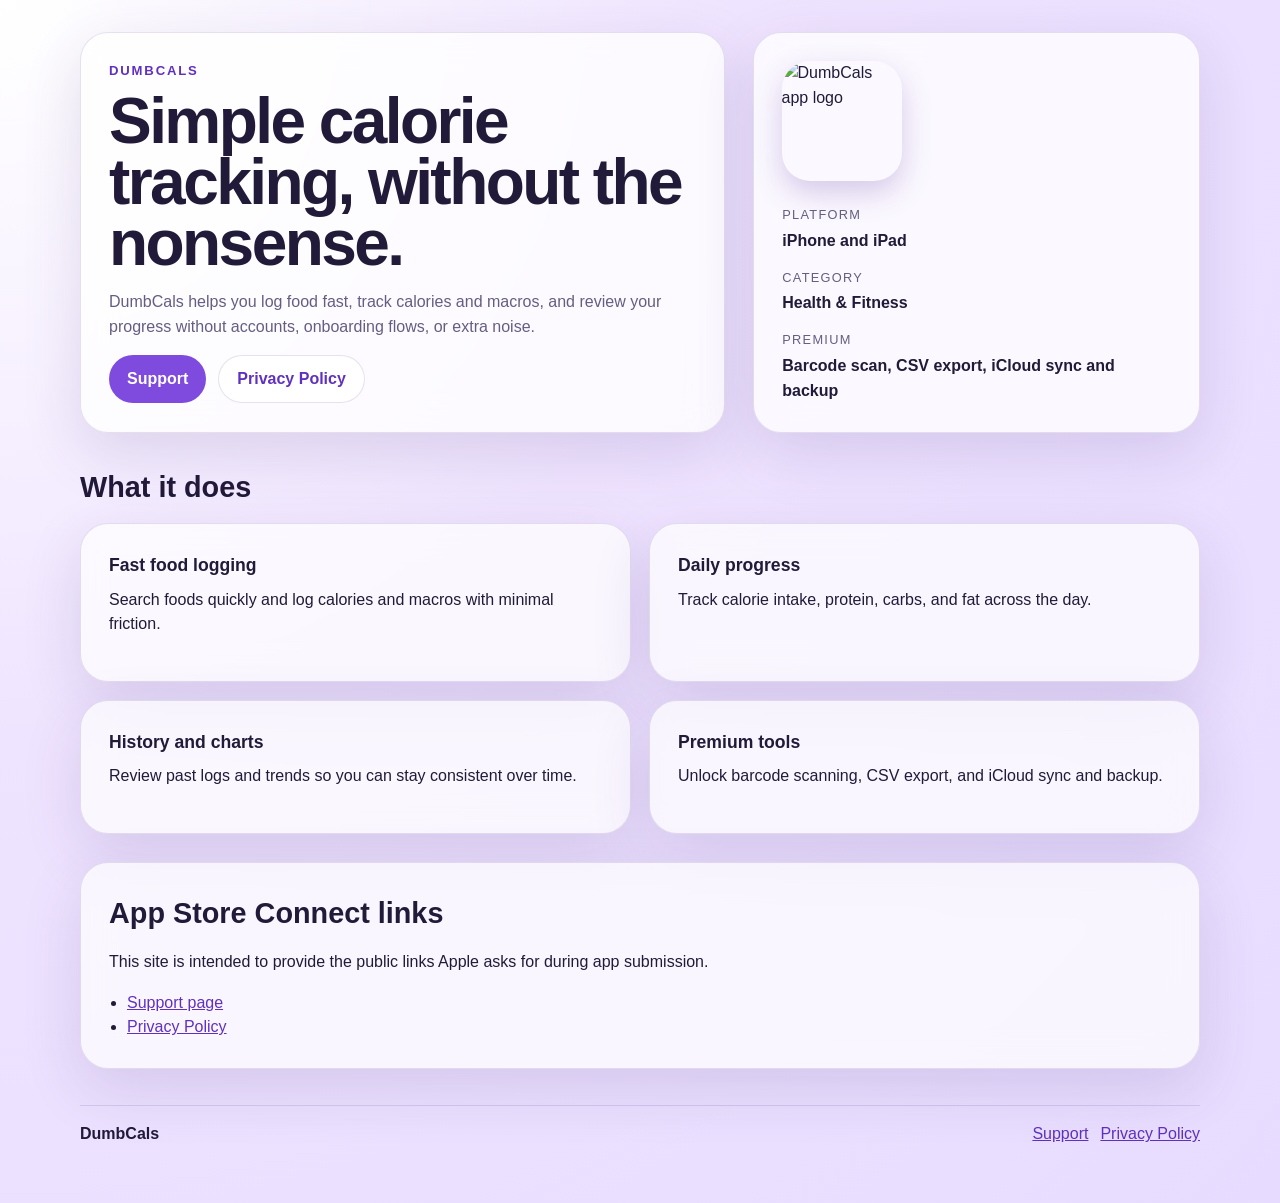
==== index.html @ 2d9506ca "Add files via upload" ====
<!doctype html>
<html lang="en">
<head>
  <meta charset="utf-8">
  <meta name="viewport" content="width=device-width, initial-scale=1">
  <title>DumbCals</title>
  <meta
    name="description"
    content="DumbCals is a simple calorie tracker built for speed. Track calories and macros without accounts, clutter, or complicated setup."
  >
  <link rel="stylesheet" href="./styles.css">
</head>
<body>
  <div class="page-shell">
    <header class="hero">
      <div class="hero-copy">
        <p class="eyebrow">DumbCals</p>
        <h1>Simple calorie tracking, without the nonsense.</h1>
        <p class="lede">
          DumbCals helps you log food fast, track calories and macros, and review your progress
          without accounts, onboarding flows, or extra noise.
        </p>
        <div class="hero-actions">
          <a class="button button-primary" href="./support.html">Support</a>
          <a class="button button-secondary" href="./privacy.html">Privacy Policy</a>
        </div>
      </div>
      <div class="hero-card">
        <img src="../Logo.png" alt="DumbCals app logo" class="app-logo">
        <dl class="app-meta">
          <div>
            <dt>Platform</dt>
            <dd>iPhone and iPad</dd>
          </div>
          <div>
            <dt>Category</dt>
            <dd>Health &amp; Fitness</dd>
          </div>
          <div>
            <dt>Premium</dt>
            <dd>Barcode scan, CSV export, iCloud sync and backup</dd>
          </div>
        </dl>
      </div>
    </header>

    <main>
      <section class="section">
        <h2>What it does</h2>
        <div class="grid">
          <article class="card">
            <h3>Fast food logging</h3>
            <p>Search foods quickly and log calories and macros with minimal friction.</p>
          </article>
          <article class="card">
            <h3>Daily progress</h3>
            <p>Track calorie intake, protein, carbs, and fat across the day.</p>
          </article>
          <article class="card">
            <h3>History and charts</h3>
            <p>Review past logs and trends so you can stay consistent over time.</p>
          </article>
          <article class="card">
            <h3>Premium tools</h3>
            <p>Unlock barcode scanning, CSV export, and iCloud sync and backup.</p>
          </article>
        </div>
      </section>

      <section class="section section-accent">
        <h2>App Store Connect links</h2>
        <p>This site is intended to provide the public links Apple asks for during app submission.</p>
        <ul class="link-list">
          <li><a href="./support.html">Support page</a></li>
          <li><a href="./privacy.html">Privacy Policy</a></li>
        </ul>
      </section>
    </main>

    <footer class="footer">
      <p>DumbCals</p>
      <nav>
        <a href="./support.html">Support</a>
        <a href="./privacy.html">Privacy Policy</a>
      </nav>
    </footer>
  </div>
</body>
</html>
---- styles.css ----
:root {
  --bg: #f6f0ff;
  --bg-strong: radial-gradient(circle at top left, #ffffff 0%, #efe4ff 42%, #e7dcff 100%);
  --surface: rgba(255, 255, 255, 0.78);
  --surface-strong: #ffffff;
  --text: #221a39;
  --muted: #665d82;
  --primary: #7e4bde;
  --primary-dark: #6030bf;
  --border: rgba(102, 72, 156, 0.16);
  --shadow: 0 20px 60px rgba(71, 43, 122, 0.14);
  --radius-lg: 28px;
  --radius-md: 18px;
  --max-width: 1120px;
}

* {
  box-sizing: border-box;
}

html {
  color-scheme: light;
}

body {
  margin: 0;
  font-family: "Avenir Next", Avenir, "Segoe UI", sans-serif;
  color: var(--text);
  background: var(--bg-strong);
  line-height: 1.55;
}

a {
  color: var(--primary-dark);
}

img {
  display: block;
  max-width: 100%;
}

.page-shell {
  width: min(calc(100% - 32px), var(--max-width));
  margin: 0 auto;
  padding: 32px 0 56px;
}

.page-narrow {
  max-width: 820px;
}

.hero {
  display: grid;
  grid-template-columns: 1.3fr 0.9fr;
  gap: 28px;
  align-items: stretch;
  margin-bottom: 32px;
}

.hero-copy,
.hero-card,
.card,
.section-accent {
  border: 1px solid var(--border);
  background: var(--surface);
  backdrop-filter: blur(16px);
  box-shadow: var(--shadow);
  border-radius: var(--radius-lg);
}

.hero-copy,
.hero-card,
.card,
.section-accent,
.subpage-header {
  padding: 28px;
}

.eyebrow {
  margin: 0 0 10px;
  text-transform: uppercase;
  letter-spacing: 0.14em;
  color: var(--primary-dark);
  font-size: 0.82rem;
  font-weight: 700;
}

h1,
h2,
h3,
p {
  margin-top: 0;
}

h1 {
  font-size: clamp(2.6rem, 5vw, 4.5rem);
  line-height: 0.95;
  letter-spacing: -0.04em;
  margin-bottom: 16px;
}

h2 {
  font-size: 1.8rem;
  margin-bottom: 14px;
}

h3 {
  font-size: 1.1rem;
  margin-bottom: 8px;
}

.lede,
.muted,
.subpage-header p {
  color: var(--muted);
}

.hero-actions,
.footer nav {
  display: flex;
  flex-wrap: wrap;
  gap: 12px;
}

.button {
  display: inline-flex;
  align-items: center;
  justify-content: center;
  min-height: 48px;
  padding: 0 18px;
  border-radius: 999px;
  text-decoration: none;
  font-weight: 700;
}

.button-primary {
  background: var(--primary);
  color: #fff;
}

.button-secondary {
  background: var(--surface-strong);
  border: 1px solid var(--border);
}

.hero-card {
  display: flex;
  flex-direction: column;
  justify-content: center;
  gap: 24px;
}

.app-logo {
  width: 120px;
  height: 120px;
  border-radius: 28px;
  box-shadow: 0 12px 30px rgba(86, 47, 163, 0.24);
}

.app-meta {
  margin: 0;
  display: grid;
  gap: 14px;
}

.app-meta dt {
  font-size: 0.8rem;
  text-transform: uppercase;
  letter-spacing: 0.1em;
  color: var(--muted);
  margin-bottom: 4px;
}

.app-meta dd {
  margin: 0;
  font-weight: 600;
}

.section {
  margin-top: 28px;
}

.grid {
  display: grid;
  grid-template-columns: repeat(2, minmax(0, 1fr));
  gap: 18px;
}

.card,
.section-accent {
  background: rgba(255, 255, 255, 0.7);
}

.stack {
  display: grid;
  gap: 18px;
}

.content-list,
.link-list {
  margin: 0;
  padding-left: 18px;
}

.footer {
  display: flex;
  justify-content: space-between;
  align-items: center;
  gap: 20px;
  margin-top: 36px;
  padding-top: 16px;
  border-top: 1px solid var(--border);
}

.footer p {
  margin: 0;
  font-weight: 700;
}

.subpage-header {
  margin-bottom: 20px;
  border: 1px solid var(--border);
  background: rgba(255, 255, 255, 0.72);
  backdrop-filter: blur(12px);
  border-radius: var(--radius-lg);
  box-shadow: var(--shadow);
}

.back-link {
  display: inline-block;
  margin-bottom: 18px;
  text-decoration: none;
  font-weight: 600;
}

@media (max-width: 820px) {
  .hero,
  .grid,
  .footer {
    grid-template-columns: 1fr;
    display: grid;
  }

  .footer {
    justify-content: stretch;
  }

  .hero-card {
    order: -1;
  }
}
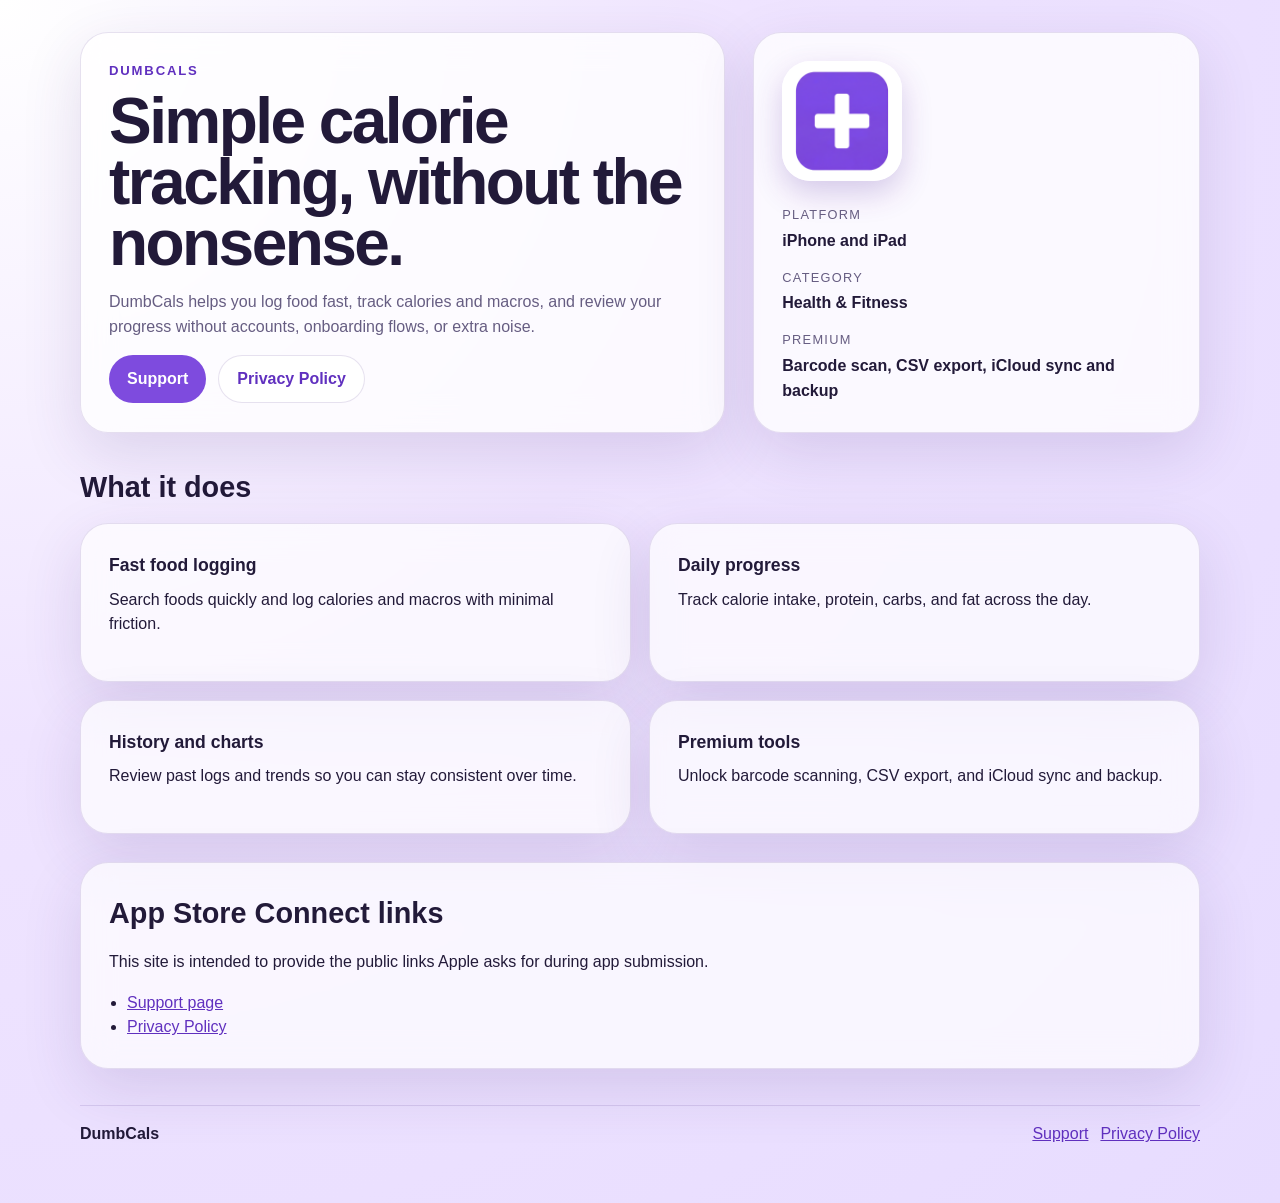
==== commit 24a415c1: "Update logo image source path in index.html" ====
--- a/index.html
+++ b/index.html
@@ -26,7 +26,7 @@
         </div>
       </div>
       <div class="hero-card">
-        <img src="../Logo.png" alt="DumbCals app logo" class="app-logo">
+        <img src="/Logo.png" alt="DumbCals app logo" class="app-logo">
         <dl class="app-meta">
           <div>
             <dt>Platform</dt>
